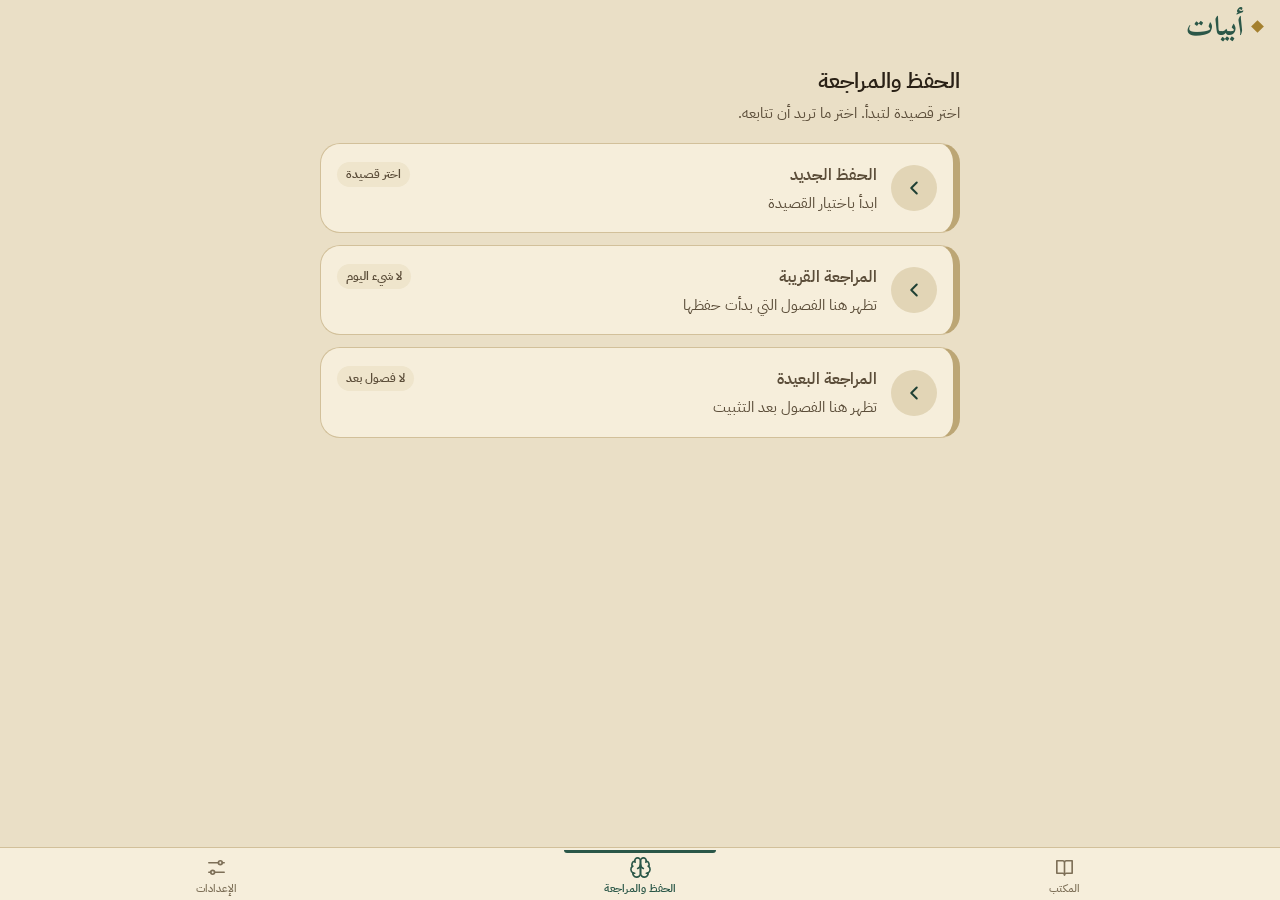
==== index.html @ a3f3dd34 "Review mode: arrow controls, (i) help sheet, compact header; landscape hides tab bar and scrolls Co-" ====
<!doctype html>
<html lang="ar" dir="rtl">
<head>
  <meta charset="utf-8">
  <meta name="viewport" content="width=device-width, initial-scale=1, viewport-fit=cover">
  <title>أبيات</title>
  <meta name="description" content="أبيات: حفظ القصائد والمتون العربية بالمراجعة المتباعدة">
  <meta name="theme-color" content="#eadfc6">
  <meta name="color-scheme" content="light dark">
  <link rel="manifest" href="manifest.webmanifest">
  <link rel="icon" href="icons/icon.svg" type="image/svg+xml">
  <link rel="apple-touch-icon" href="icons/apple-touch-icon.png">
  <meta name="mobile-web-app-capable" content="yes">
  <meta name="apple-mobile-web-app-capable" content="yes">
  <meta name="apple-mobile-web-app-title" content="أبيات">
  <meta name="apple-mobile-web-app-status-bar-style" content="default">
  <link rel="preload" href="fonts/scheherazade-new-arabic-400-normal.woff2" as="font" type="font/woff2" crossorigin>
  <link rel="preload" href="fonts/ibm-plex-sans-arabic-arabic-400-normal.woff2" as="font" type="font/woff2" crossorigin>
  <script>
    /* يطبّق المظهر واللغة قبل الرسم حتى لا يومض الشاشة */
    try {
      var st = (JSON.parse(localStorage.getItem('abyaat:v1')) || {}).settings || {}, r = document.documentElement;
      var dk = st.theme === 'dark' || (st.theme === 'auto' && window.matchMedia('(prefers-color-scheme: dark)').matches);
      r.dataset.theme = dk ? 'dark' : 'light';
      if (st.lang === 'en') { r.lang = 'en'; r.dir = 'ltr'; }
    } catch (e) {}
  </script>
  <link rel="stylesheet" href="css/styles.css">
</head>
<body>
  <header id="top">
    <h1 class="brand"><span class="brand-mark" aria-hidden="true"></span>أبيات</h1>
    <button id="mode-back" class="back" type="button" data-act="mode-back" hidden><svg class="ic chev" viewBox="0 0 24 24" aria-hidden="true"><path d="M9 6l6 6-6 6"/></svg><span data-i18n="navHome">الحفظ والمراجعة</span></button>
    <div id="top-title" hidden><small></small><b></b></div>
    <button id="info-btn" class="info-btn" type="button" data-act="pager-info" aria-label="كيف تعمل المراجعة؟" data-i18n-aria="infoLabel" hidden><svg viewBox="0 0 24 24" aria-hidden="true"><circle cx="12" cy="12" r="9"/><path d="M12 11v6M12 7.6v.1"/></svg></button>
    <button id="poem-chip" class="chip" type="button" data-tab="lib" hidden></button>
  </header>

  <main id="view" tabindex="-1" aria-live="polite"></main>

  <nav id="tabs" aria-label="التنقل الرئيسي" data-i18n-aria="navLabel">
    <button type="button" data-tab="lib" aria-label="المكتب" data-i18n-aria="navLib">
      <svg viewBox="0 0 24 24" aria-hidden="true"><path d="M4 5h6a2 2 0 0 1 2 2v13a2 2 0 0 0-2-2H4zM20 5h-6a2 2 0 0 0-2 2v13a2 2 0 0 1 2-2h6z"/></svg>
      <span data-i18n="navLib">المكتب</span>
    </button>
    <button type="button" data-tab="home" aria-label="الحفظ والمراجعة" data-i18n-aria="navHome">
      <svg viewBox="0 0 24 24" aria-hidden="true">
        <path d="M12 5a3 3 0 1 0-5.997.125 4 4 0 0 0-2.526 5.77 4 4 0 0 0 .556 6.588A4 4 0 1 0 12 18Z"/>
        <path d="M12 5a3 3 0 1 1 5.997.125 4 4 0 0 1 2.526 5.77 4 4 0 0 1-.556 6.588A4 4 0 1 1 12 18Z"/>
        <path d="M15 13a4.5 4.5 0 0 1-3-4 4.5 4.5 0 0 1-3 4"/>
        <path d="M17.599 6.5a3 3 0 0 0 .399-1.375"/>
        <path d="M6.003 5.125A3 3 0 0 0 6.401 6.5"/>
        <path d="M3.477 10.896a4 4 0 0 1 .585-.396"/>
        <path d="M19.938 10.5a4 4 0 0 1 .585.396"/>
        <path d="M6 18a4 4 0 0 1-1.967-.516"/>
        <path d="M19.967 17.484A4 4 0 0 1 18 18"/>
      </svg>
      <span data-i18n="navHome">الحفظ والمراجعة</span><i class="badge" hidden></i>
    </button>
    <button type="button" data-tab="settings" aria-label="الإعدادات" data-i18n-aria="navSettings">
      <svg viewBox="0 0 24 24" aria-hidden="true"><path d="M4 7h10M18 7h2M4 17h2M10 17h10"/><circle cx="16" cy="7" r="2"/><circle cx="8" cy="17" r="2"/></svg>
      <span data-i18n="navSettings">الإعدادات</span>
    </button>
  </nav>

  <div id="sheet-root"></div>
  <div id="toast" role="status" aria-live="polite"></div>
  <noscript><p style="padding:24px;font-family:sans-serif">يحتاج «أبيات» إلى تفعيل JavaScript. / Abyaat needs JavaScript.</p></noscript>

  <script src="js/util.js"></script>
  <script src="js/i18n.js"></script>
  <script src="js/fsrs.js"></script>
  <script src="js/store.js"></script>
  <script src="js/app.js"></script>
</body>
</html>
---- css/styles.css ----
/* أبيات — رقٌّ بلون البيج، حبرٌ بنّي، وأخضر القبّة الخضراء */
@font-face{font-family:"Scheherazade New";font-weight:400;font-style:normal;font-display:swap;src:url("../fonts/scheherazade-new-arabic-400-normal.woff2") format("woff2")}
@font-face{font-family:"Scheherazade New";font-weight:700;font-style:normal;font-display:swap;src:url("../fonts/scheherazade-new-arabic-700-normal.woff2") format("woff2")}
@font-face{font-family:"Amiri";font-weight:400;font-style:normal;font-display:swap;src:url("../fonts/amiri-arabic-400-normal.woff2") format("woff2")}
@font-face{font-family:"Amiri";font-weight:700;font-style:normal;font-display:swap;src:url("../fonts/amiri-arabic-700-normal.woff2") format("woff2")}
@font-face{font-family:"IBM Plex Sans Arabic";font-weight:400;font-style:normal;font-display:swap;src:url("../fonts/ibm-plex-sans-arabic-arabic-400-normal.woff2") format("woff2")}
@font-face{font-family:"IBM Plex Sans Arabic";font-weight:500;font-style:normal;font-display:swap;src:url("../fonts/ibm-plex-sans-arabic-arabic-500-normal.woff2") format("woff2")}
@font-face{font-family:"IBM Plex Sans Arabic";font-weight:600;font-style:normal;font-display:swap;src:url("../fonts/ibm-plex-sans-arabic-arabic-600-normal.woff2") format("woff2")}
@font-face{font-family:"IBM Plex Sans Arabic";font-weight:400;font-style:normal;font-display:swap;src:url("../fonts/ibm-plex-sans-arabic-latin-400-normal.woff2") format("woff2");unicode-range:U+0000-00FF,U+0131,U+0152-0153,U+02BB-02BC,U+02C6,U+02DA,U+02DC,U+2000-206F,U+20AC,U+2122,U+2212}
@font-face{font-family:"IBM Plex Sans Arabic";font-weight:500;font-style:normal;font-display:swap;src:url("../fonts/ibm-plex-sans-arabic-latin-500-normal.woff2") format("woff2");unicode-range:U+0000-00FF,U+0131,U+0152-0153,U+02BB-02BC,U+02C6,U+02DA,U+02DC,U+2000-206F,U+20AC,U+2122,U+2212}
@font-face{font-family:"IBM Plex Sans Arabic";font-weight:600;font-style:normal;font-display:swap;src:url("../fonts/ibm-plex-sans-arabic-latin-600-normal.woff2") format("woff2");unicode-range:U+0000-00FF,U+0131,U+0152-0153,U+02BB-02BC,U+02C6,U+02DA,U+02DC,U+2000-206F,U+20AC,U+2122,U+2212}

:root{
  --bg:#eadfc6; --bg-2:#e2d5b6; --surface:#f6eedb; --surface-2:#efe5cc;
  --ink:#2a2116; --ink-2:#5b4d39; --ink-3:#7d6f57;
  --line:#d2c09a; --line-2:#bca675;
  --green:#2b5748; --green-2:#1f4034; --green-soft:#d5dfc9;
  --gold:#a4802f; --gold-line:#c2a15f;
  --rust:#8f3f2f; --rust-soft:#ecd2c3;
  --font-ui:"IBM Plex Sans Arabic","Noto Sans Arabic",system-ui,sans-serif;
  --font-poem:"Scheherazade New","Amiri","Noto Naskh Arabic","Traditional Arabic",serif;
  --font-en:"Iowan Old Style","Palatino Linotype",Georgia,serif;
  --nav-h:52px; --top-h:52px;
  --fill:#2b5748; --fill-2:#1f4034; --on-fill:#f7f1e1;
  --gold-soft:#ecdcae; --gold-ink:#6d5416; --rust-ink:#6d2e21; --on-rust:#fff;
  --seg-on:#f6eedb; --toast-bg:#2a2116; --toast-ink:#f6eedb; --knob:#fbf6ea;
  color-scheme:light;
}
:root[data-theme="dark"]{
  --bg:#14110c; --bg-2:#241f16; --surface:#1e1a13; --surface-2:#2a2419; --bg:#231e16; --bg-2:#2f291e; --surface:#2c261b; --surface-2:#383023; --line:#4b4231; --seg-on:#4b4231;
  --ink:#efe6d0; --ink-2:#c6b899; --ink-3:#9f9274;
  --line:#3a3325; --line-2:#5a4e33;
  --green:#8cc4ab; --green-2:#b1dcc7; --green-soft:#233a30;
  --gold:#d6b26a; --gold-line:#8f7642;
  --rust:#d98470; --rust-soft:#3f241d;
  --fill:#3b7560; --fill-2:#2f6250; --on-fill:#f4efe0;
  --gold-soft:#3a3016; --gold-ink:#e6cd85; --rust-ink:#efb9a9; --on-rust:#2a120c;
  --seg-on:#3a3325; --toast-bg:#efe6d0; --toast-ink:#1a160f; --knob:#efe6d0;
  color-scheme:dark; --bg:#2a1f18; --bg-2:#33261d; --surface:#3a2c22; --surface-2:#443428; --ink:#f2e7d5; --ink-2:#d2bfa4; --ink-3:#a8957b; --line:#4f3d2f; --line-2:#6b5541; --green:#b3c493; --green-2:#cddab3; --green-soft:#3d402c; --gold:#dcb46a; --gold-line:#94773f; --rust:#df8c72; --rust-soft:#4a2b22; --fill:#6b7f4e; --fill-2:#586a3f; --gold-soft:#4a3a1d; --gold-ink:#ecd28a; --seg-on:#4f3d2f;
}
*{box-sizing:border-box;-webkit-tap-highlight-color:transparent}
html,body{height:100%;margin:0}
body{
  background:var(--bg);color:var(--ink);font-family:var(--font-ui);font-size:16px;line-height:1.55;
  display:grid;grid-template-rows:auto minmax(0,1fr) auto;height:100vh;height:100dvh;overflow:hidden;
  -webkit-text-size-adjust:100%;
}
button{font:inherit;color:inherit;background:none;border:0;padding:0;cursor:pointer}
button:focus-visible,select:focus-visible,input:focus-visible,[tabindex]:focus-visible{outline:2px solid var(--green);outline-offset:2px;border-radius:6px}
h1,h2,h3,p{margin:0}
.en{font-family:var(--font-en);direction:ltr;text-align:left}

/* ---------- الرأس ---------- */
#top{
  display:flex;align-items:center;justify-content:space-between;gap:12px;
  padding:calc(env(safe-area-inset-top) + 8px) 18px 8px;min-height:var(--top-h);
}
.brand{font-family:var(--font-poem);font-weight:700;font-size:28px;line-height:1;color:var(--green);display:flex;align-items:center;gap:9px;letter-spacing:0}
.brand-mark{width:9px;height:9px;background:var(--gold);transform:rotate(45deg);display:inline-block}
html[dir="ltr"] #top .brand{order:2;flex-direction:row-reverse}
.chip{
  font-size:13px;font-weight:500;color:var(--green-2);background:var(--green-soft);
  padding:5px 12px;border-radius:99px;max-width:55%;overflow:hidden;text-overflow:ellipsis;white-space:nowrap;
}

/* ---------- المحتوى ---------- */
#view{overflow-y:auto;overflow-x:hidden;min-height:0;padding:6px 18px 22px;outline:none;-webkit-overflow-scrolling:touch}
#view.flush{padding:0 14px 10px;display:flex;flex-direction:column}
.page-title{font-size:22px;font-weight:600;margin:6px 0 4px;letter-spacing:0}
.lede{color:var(--ink-2);font-size:15px}
.stack{display:flex;flex-direction:column;gap:14px}
.muted{color:var(--ink-3)}
.small{font-size:13px}
.center{text-align:center}
.grow{flex:1}

/* ---------- أزرار ---------- */
.btn{
  display:inline-flex;align-items:center;justify-content:center;gap:8px;min-height:50px;padding:0 22px;border-radius:12px;
  font-weight:600;font-size:16px;background:var(--fill);color:var(--on-fill);border:1px solid var(--fill-2);
  transition:transform .08s ease,background .15s ease;text-align:center;
}
.btn:active{transform:scale(.985);background:var(--fill-2)}
.btn.block{display:flex;width:100%}
.btn.quiet{background:transparent;color:var(--green-2);border:1.5px solid var(--green)}
.btn.quiet:active{background:var(--green-soft)}
.btn.ghost{background:transparent;color:var(--green-2);border-color:transparent;min-height:44px;padding:0 12px}
.btn.danger{background:transparent;color:var(--rust);border:1.5px solid var(--rust)}
.btn.small{min-height:40px;font-size:14px;padding:0 14px;border-radius:10px}
.btn[disabled]{opacity:.45;pointer-events:none}
.row{display:flex;gap:10px;align-items:center}
.row>*{flex:1}
.row.tight>*{flex:0 0 auto}
.ic{width:20px;height:20px;stroke:currentColor;fill:none;stroke-width:1.8;stroke-linecap:round;stroke-linejoin:round;flex:none}
.chev.mirror{transform:scaleX(-1)}

/* ---------- التبويبات السفلية ---------- */
#tabs{
  direction:rtl;display:grid;grid-template-columns:repeat(3,1fr);background:var(--surface);border-top:1px solid var(--line);
  padding:2px 4px calc(env(safe-area-inset-bottom) + 2px);
}
#tabs button{position:relative;display:flex;flex-direction:column;align-items:center;justify-content:flex-start;gap:3px;padding:6px 2px 3px;color:var(--ink-3);border-radius:10px;min-height:0}
#tabs svg{width:23px;height:23px;stroke:currentColor;fill:none;stroke-width:1.7;stroke-linecap:round;stroke-linejoin:round}
#tabs span{font-size:11px;line-height:1.2;text-align:center;font-weight:500}
#tabs button[aria-current="page"]{color:var(--green)}
#tabs button[aria-current="page"] span{font-weight:600}
#tabs button[aria-current="page"]::before{content:"";position:absolute;top:0;left:32%;right:32%;height:3px;border-radius:0 0 3px 3px;background:var(--green)}
.badge{position:absolute;top:2px;inset-inline-start:calc(50% + 6px);min-width:18px;height:18px;padding:0 5px;border-radius:9px;background:var(--rust);color:var(--on-rust);font-style:normal;font-size:11px;font-weight:600;line-height:18px;text-align:center}

/* ---------- الصفحة المؤطّرة (الحفظ) ---------- */
.fit-box{flex:1;min-height:0;display:flex;align-items:center;justify-content:center;position:relative;overflow:hidden}
.fit-content{width:100%;font-size:var(--fs,26px)}
.folio{
  background:var(--surface);border:1px solid var(--gold-line);outline:1px solid var(--gold-line);outline-offset:-7px;
  border-radius:2px;padding:26px 20px;overflow:visible;
}
.folio::before,.folio::after{content:"";position:absolute;left:50%;width:9px;height:9px;background:var(--bg);border:1px solid var(--gold-line);transform:translateX(-50%) rotate(45deg)}
.folio::before{top:-5px}.folio::after{bottom:-5px}
/* بعض الأبيات لا تتّسع مهما صغُر الخط (شاشة قصيرة، وضع أفقي): يُسمح بالتمرير الرأسي بدل انسكاب النص خارج الصندوق */
.fit-box.folio{overflow-x:hidden;overflow-y:auto}
.bayt{position:relative}
.trans-peek{position:absolute;inset:0;z-index:4;display:flex;flex-direction:column;align-items:center;justify-content:center;gap:.3em;
  background:var(--surface);border-radius:10px;padding:.3em .5em;opacity:0;pointer-events:none;transition:opacity .12s ease}
.trans-peek p{margin:0;font-family:var(--font-ui);font-size:.48em;line-height:1.4;color:var(--ink-2);text-align:center}
.bayt.show-trans{cursor:default}
.bayt.show-trans>*:not(.trans-peek){opacity:0}
.bayt.show-trans .trans-peek{opacity:1}
.bayt:has(.trans-peek){-webkit-touch-callout:none;user-select:none}
.hem{font-family:var(--font-poem);font-size:1em;line-height:1.95;word-spacing:.12em;text-align:center;color:var(--ink)}
.wrap .hem{text-wrap:balance}
.nowrap .hem{white-space:nowrap;line-height:1.85}
.wrap .orn{margin:.45em auto}
.nowrap .orn{height:.7em;margin:.02em auto}
.nowrap .bayt+.bayt{margin-top:.55em}
/* في وضعَي المراجعة: الفاصل الزخرفي بين الأبيات بدل داخل البيت الواحد (انظر nearPager وfarReview) */
.nowrap .bayt+.orn,.nowrap .tapwrap+.orn{height:.7em;margin:.2em auto}
.bayt.no-orn .hem+.hem{margin-top:.2em}
.is-hidden{color:transparent;text-decoration:none;cursor:pointer;user-select:none}
.is-hidden.peek{color:var(--ink);text-decoration:none}
.hint-first{color:var(--ink)}
.orn{position:relative;height:18px;margin:2px auto;width:min(58%,240px)}
.orn::before{content:"";position:absolute;inset:50% 0 auto 0;height:1px;background:linear-gradient(90deg,transparent,var(--gold-line),transparent)}
.orn::after{content:"";position:absolute;left:50%;top:50%;width:.36em;height:.36em;min-width:6px;min-height:6px;background:var(--gold);transform:translate(-50%,-50%) rotate(45deg)}
.bno{font-family:var(--font-ui);font-size:.42em;color:var(--gold);border:1px solid var(--gold-line);border-radius:50%;min-width:1.9em;height:1.9em;display:inline-flex;align-items:center;justify-content:center;line-height:1;flex:none}
/* رقم البيت عنصر مرن بجانب النص، لا فوقه، فلا يتداخل مع نص يتّسع للعرض كله (انظر baytHTML) */
.bayt.has-no{display:flex;align-items:center;gap:.25em}
.bayt.has-no>.lines{flex:1;min-width:0}

.learn-top{display:flex;justify-content:space-between;align-items:center;padding:6px 4px 12px;color:var(--ink-2);font-size:14px}
.dots{display:flex;gap:6px;flex:none;align-items:center}
.learn-top>span:first-child{min-width:0;overflow:hidden;text-overflow:ellipsis;white-space:nowrap}
.learn-top>span:last-child{flex:none;margin-inline-start:10px}
.dots i{width:8px;height:8px;background:var(--line);transform:rotate(45deg)}
.dots i.on{background:var(--gold)}
.dots i.cur{background:var(--green)}
.actions{padding:14px 2px 6px;display:flex;flex-direction:column;gap:10px}
.trans{padding:10px 6px 0;color:var(--ink-2);font-size:14.5px;line-height:1.5}
.trans p+p{margin-top:2px}
.prompt{font-size:14px;color:var(--ink-2);text-align:center;padding:2px 0 0}

/* ---------- الشاشة الرئيسية للحفظ ---------- */
.hero{padding:10px 0 4px}
.hero .kicker{font-size:14px;color:var(--ink-2)}
.hero .title{font-family:var(--font-poem);font-weight:700;font-size:34px;line-height:1.35;color:var(--green-2);margin:2px 0 0}
.hero .sub{font-size:16px;color:var(--ink-2);margin-top:2px}
.bar{height:6px;background:var(--bg-2);border-radius:3px;overflow:hidden}
.bar>i{display:block;height:100%;background:var(--green);border-radius:3px}
.stepper{display:flex;align-items:center;justify-content:space-between;gap:14px;padding:12px 16px;background:var(--surface);border:1px solid var(--line);border-radius:12px}
.stepper .label{font-weight:500}
.stepper .ctl{display:flex;align-items:center;gap:6px}
.stepper button{width:40px;height:40px;border-radius:50%;border:1.5px solid var(--green);color:var(--green-2);font-size:22px;line-height:1;display:flex;align-items:center;justify-content:center}
.stepper button[disabled]{opacity:.35}
.stepper output{min-width:38px;text-align:center;font-weight:600;font-size:20px}
.notice{padding:12px 14px;background:var(--green-soft);color:var(--green-2);border-radius:10px;font-size:14.5px}
.notice.warn{background:var(--rust-soft);color:var(--rust-ink)}

/* ---------- قوائم ---------- */
.list{list-style:none;margin:0;padding:0}
.li{display:flex;align-items:center;gap:12px;padding:14px 2px;border-bottom:1px solid var(--line);width:100%;text-align:start}
.li:last-child{border-bottom:0}
.li .main{flex:1;min-width:0}
.li .t{font-weight:600;font-size:16px;line-height:1.4}
.li .s{font-size:13.5px;color:var(--ink-2);margin-top:1px}
.li .end{flex:none;text-align:end;font-size:13px;color:var(--ink-2)}
.li.dim .t{color:var(--ink-2)}
.pill{display:inline-block;font-size:12.5px;font-weight:500;padding:3px 10px;border-radius:99px;background:var(--surface-2);color:var(--ink-2);white-space:nowrap}
.pill.green{background:var(--green-soft);color:var(--green-2)}
.pill.gold{background:var(--gold-soft);color:var(--gold-ink)}
.pill.rust{background:var(--rust-soft);color:var(--rust-ink)}
.check{width:26px;height:26px;border-radius:50%;background:var(--fill);color:var(--on-fill);display:inline-flex;align-items:center;justify-content:center;flex:none}
.check .ic{width:16px;height:16px;stroke-width:2.4}
.section-h{font-size:13.5px;font-weight:600;color:var(--ink-3);margin:20px 0 2px;letter-spacing:0}
.empty{padding:42px 10px;text-align:center;color:var(--ink-2)}
.empty .glyph{font-family:var(--font-poem);font-size:54px;color:var(--gold-line);line-height:1;margin-bottom:8px}
.empty h2{font-size:18px;color:var(--ink);margin-bottom:4px}
.empty .btn{margin-top:16px}

/* ---------- المكتب ---------- */
.seg{display:flex;padding:3px;background:var(--bg-2);border-radius:11px;gap:2px}
.seg button{flex:1;min-height:38px;border-radius:9px;font-size:14.5px;font-weight:500;color:var(--ink-2);padding:0 8px}
.seg button[aria-pressed="true"]{background:var(--seg-on);color:var(--green-2);font-weight:600;box-shadow:0 1px 2px rgba(0,0,0,.25)}
.book{
  display:flex;align-items:stretch;width:100%;text-align:start;background:var(--surface);border:1px solid var(--line);border-radius:6px;overflow:hidden;
}
.book .spine{width:14px;background:var(--fill);position:relative;flex:none}
.book .spine::after{content:"";position:absolute;inset-inline:0;top:14px;height:1px;background:var(--gold-line);box-shadow:0 5px 0 var(--gold-line),0 -0px 0 var(--gold-line)}
.book .body{padding:14px 16px;flex:1;min-width:0}
.book .name{font-family:var(--font-poem);font-weight:700;font-size:28px;line-height:1.3;color:var(--green-2)}
.book .full{font-family:var(--font-poem);font-size:17px;color:var(--ink-2);line-height:1.4}
.book .meta{font-size:13.5px;color:var(--ink-2);margin-top:6px;display:flex;flex-wrap:wrap;gap:6px 10px;align-items:center}
.back{display:inline-flex;align-items:center;gap:6px;color:var(--green-2);font-weight:500;min-height:40px;padding:0 4px;margin-inline-start:-4px}
.ch-no{font-size:12.5px;color:var(--gold);font-weight:600}
.opt{font-size:12px;color:var(--ink-3);margin-inline-start:6px;font-weight:400}

/* ---------- القراءة ---------- */
.reader-bar{position:sticky;top:0;z-index:5;margin:0 -18px;padding:8px 14px;background:var(--bg);background:color-mix(in srgb,var(--bg) 94%,transparent);backdrop-filter:blur(6px);border-bottom:1px solid var(--line);display:flex;align-items:center;gap:8px}
.reader-bar select{flex:1;min-width:0;font:inherit;font-size:14px;padding:8px 10px;border-radius:9px;border:1px solid var(--line-2);background:var(--surface);color:var(--ink)}
.icon-btn{min-width:42px;height:42px;border-radius:10px;border:1px solid var(--line-2);background:var(--surface);display:inline-flex;align-items:center;justify-content:center;font-weight:600;color:var(--green-2);font-size:15px}
.icon-btn[aria-pressed="true"]{background:var(--fill);color:var(--on-fill);border-color:var(--fill-2)}
.reader-title{text-align:center;padding:26px 0 8px}
.reader-title h2{font-family:var(--font-poem);font-size:36px;font-weight:700;color:var(--green-2);line-height:1.3}
.reader-title p{font-family:var(--font-poem);font-size:18px;color:var(--ink-2)}
.rch{margin:34px 0 10px;text-align:center}
.rch .ch-no{display:block;font-size:13px}
.rch h3{font-family:var(--font-poem);font-size:calc(var(--rs,26px) * .95);font-weight:700;color:var(--green-2);line-height:1.5}
.rbayt{position:relative;padding:14px 0;border-bottom:1px dotted var(--line)}
.rbayt .rno{position:absolute;inset-inline-start:0;top:20px;width:26px;height:26px;border:1px solid var(--gold-line);border-radius:50%;font-size:11.5px;color:var(--gold);display:flex;align-items:center;justify-content:center;font-weight:600}
.rlines{font-family:var(--font-poem);font-size:calc(var(--rs,26px) * .88);line-height:2;word-spacing:.12em;padding-inline-start:36px}
.rlines .rs{text-align:start}
.rlines .re{text-align:end}
.rtrans{margin:4px 36px 2px 0;font-size:14px;color:var(--ink-2);line-height:1.45}
.rtrans p{margin:0}
@media (min-width:680px){
  .rlines{display:grid;grid-template-columns:1fr 1fr;gap:34px}
  .rlines .rs{text-align:end}.rlines .re{text-align:start}
}

/* ---------- ورقة سفلية ---------- */
.scrim{position:fixed;inset:0;background:rgba(42,33,22,.42);z-index:30;animation:fade .18s ease}
.sheet{
  position:fixed;inset-inline:0;bottom:0;z-index:31;background:var(--surface);border-radius:18px 18px 0 0;border-top:1px solid var(--gold-line);
  padding:10px 18px calc(env(safe-area-inset-bottom) + 18px);max-height:86dvh;overflow:auto;animation:rise .22s cubic-bezier(.2,.8,.2,1);max-width:640px;margin-inline:auto;
}
.sheet .grab{width:40px;height:4px;border-radius:2px;background:var(--line-2);margin:0 auto 12px}
.sheet h2{font-size:19px;font-weight:600;line-height:1.4}
.sheet .sub{color:var(--ink-2);font-size:14.5px;margin-top:2px}
.sheet .opts{display:flex;flex-direction:column;gap:9px;margin-top:16px}
.rate{display:flex;align-items:center;justify-content:space-between;gap:10px;width:100%;min-height:58px;padding:8px 16px;border-radius:12px;border:1.5px solid var(--line-2);background:var(--surface);text-align:start}
.rate b{font-weight:600;font-size:17.5px}
.rate small{display:block;color:var(--ink-2);font-size:12.5px;font-weight:400;line-height:1.35}
.rate .when{font-size:13px;color:var(--green-2);font-weight:600;white-space:nowrap}
.rate.suggest{border-color:var(--green);background:var(--green-soft)}
.rate:active{background:var(--green-soft)}
@keyframes fade{from{opacity:0}}
@keyframes rise{from{transform:translateY(30px);opacity:0}}
#toast{position:fixed;inset-inline:16px;bottom:calc(var(--nav-h) + env(safe-area-inset-bottom) + 14px);z-index:40;pointer-events:none;display:flex;justify-content:center}
#toast div{background:var(--toast-bg);color:var(--toast-ink);padding:10px 16px;border-radius:10px;font-size:14.5px;max-width:420px;animation:rise .2s ease}

/* ---------- الإعدادات ---------- */
.set{padding:14px 0;border-bottom:1px solid var(--line)}
.set:last-of-type{border-bottom:0}
.set .lbl{font-weight:600}
.set .desc{font-size:13.5px;color:var(--ink-2);margin:1px 0 10px}
.switch{display:flex;align-items:center;justify-content:space-between;gap:14px;width:100%;text-align:start}
.switch i{width:50px;height:30px;border-radius:15px;background:var(--line-2);position:relative;flex:none;transition:background .15s}
.switch i::after{content:"";position:absolute;top:3px;inset-inline-start:3px;width:24px;height:24px;border-radius:50%;background:var(--knob);box-shadow:0 1px 2px rgba(0,0,0,.3);transition:inset-inline-start .15s}
.switch[aria-checked="true"] i{background:var(--fill)}
.switch[aria-checked="true"] i::after{inset-inline-start:23px}
.about{font-size:13px;color:var(--ink-3);line-height:1.7;padding-top:8px}

@media (prefers-reduced-motion:reduce){*{animation:none!important;transition:none!important}}
@media (min-width:700px){#view{padding-inline:max(18px,calc((100vw - 640px)/2))}#view.flush{padding-inline:max(14px,calc((100vw - 640px)/2))}.reader-bar{margin-inline:calc(-1 * max(18px,calc((100vw - 640px)/2)));padding-inline:max(14px,calc((100vw - 640px)/2))}}

/* ---------- الاختبار: لمس الأبيات الخاطئة ---------- */
.tapwrap{position:relative;padding:.14em .25em;border-radius:8px;border:1.5px solid transparent;cursor:pointer;touch-action:manipulation}
.tapwrap.missed{background:var(--rust-soft);border-color:var(--rust)}
.nowrap .tapwrap+.tapwrap{margin-top:.35em}

/* ---------- زرّا + و − للكشف التدريجي ---------- */
.rc{display:flex;align-items:center;justify-content:space-between;gap:6px}
.rc button{width:46px;height:46px;flex:none;border-radius:50%;border:1.5px solid var(--green);color:var(--green-2);display:flex;align-items:center;justify-content:center;background:var(--surface)}
.rc button:active{background:var(--green-soft)}
.rc button[disabled]{opacity:.3;pointer-events:none}
.rc .arr{width:24px;height:24px;fill:none;stroke:currentColor;stroke-width:2.2;stroke-linecap:round;stroke-linejoin:round}
.rc .arr.flip,.info-ic .arr.flip{transform:scaleX(-1)}
.rc .rc-finish{width:auto;padding:0 16px 0 12px;gap:6px;border-radius:23px;background:var(--fill);border-color:var(--fill-2);color:var(--on-fill);font-weight:600;font-size:15px;white-space:nowrap}
.rc .rc-finish:active{background:var(--fill-2)}
.rc .rc-finish .ic{width:20px;height:20px}
.rc-mid{direction:ltr;unicode-bidi:isolate;flex:1;min-width:0;text-align:center;font-weight:500;color:var(--ink-2);font-size:14px;white-space:nowrap}
.rc-mark{display:inline-block;margin-inline-start:6px;min-width:20px;padding:0 6px;border-radius:10px;background:var(--rust-soft);color:var(--rust-ink);font-style:normal;font-size:12px;font-weight:600;line-height:20px}

/* ---------- لوحة الحفظ والمراجعة ---------- */
.modes{display:flex;flex-direction:column;gap:12px;margin-top:18px}
.mode{display:flex;align-items:center;gap:14px;width:100%;text-align:start;padding:18px 16px;border-radius:20px;background:var(--surface);border:1.5px solid var(--line);border-inline-start:7px solid var(--green);transition:transform .08s ease}
.mode:active{transform:scale(.99)}
.mode-mark{width:46px;height:46px;border-radius:50%;background:var(--bg-2);color:var(--green-2);display:flex;align-items:center;justify-content:center;flex:none}
.mode-mark .ic{width:22px;height:22px;stroke-width:2.2}
.mode-body{flex:1;min-width:0;display:flex;flex-direction:column;gap:5px}
.mode-top{display:flex;align-items:center;justify-content:space-between;gap:6px;flex-wrap:nowrap}
.mode-title{font-weight:600;font-size:15.5px;line-height:1.3;overflow:hidden;text-overflow:ellipsis;white-space:nowrap;min-width:0;flex:1}
.mode-pill{font-size:12px;font-weight:600;padding:3px 9px;border-radius:99px;background:var(--surface-2);color:var(--ink-2);white-space:nowrap;flex:none}
.mode-sub{font-size:14.5px;color:var(--ink-2)}
.mode.todo .mode-pill{background:var(--gold-soft);color:var(--gold-ink)}
.mode.done{background:var(--green-soft);border-color:var(--green)}
.mode.done .mode-mark{background:var(--fill);color:var(--on-fill)}
.mode.done .mode-pill{background:var(--fill);color:var(--on-fill)}
.mode.idle{border-inline-start-color:var(--line-2)}
.mode.idle .mode-title{color:var(--ink-2)}
#mode-back[hidden]{display:none}
#top .back{font-size:16px}
.brand[hidden],.chip[hidden]{display:none}

/* ---------- الواجهة الإنجليزية (LTR): تبقى الأبيات من اليمين ---------- */
html[dir="ltr"] .chev{transform:scaleX(-1)}
html[dir="ltr"] .chev.mirror{transform:none}
html[lang="en"] .hero .title,html[lang="en"] .hero .kicker,html[lang="en"] .book .name,html[lang="en"] .book .full{font-family:var(--font-ui)}
html[lang="en"] .hero .title{font-size:30px;font-weight:600;line-height:1.3}
html[lang="en"] .book .name{font-size:24px;font-weight:600}
html[lang="en"] .book .full{font-size:15px}
html[lang="en"] .page-title{font-size:24px}
.rch-en{font-size:15px;color:var(--ink-2);margin-top:2px}
.reader-title .en{font-size:14px;color:var(--ink-2);margin-top:4px}
.fit-box[dir="rtl"] .hem{direction:rtl}

/* الإخفاء: نقاط متصلة بلا انقطاع، وتلميح الترجمة */
.is-hidden{text-decoration-skip-ink:none;-webkit-text-decoration-skip:none}
.trans-row{display:flex;align-items:flex-start;gap:6px;direction:ltr}
.trans-row.off{justify-content:flex-end}
.trans-row .trans{flex:1;min-width:0;font-size:14.5px;line-height:1.55;padding-top:12px}
.eye{flex:none;width:36px;height:36px;margin-top:8px;display:inline-flex;align-items:center;justify-content:center;background:transparent;border:0;border-radius:50%;color:var(--ink-3);cursor:pointer}
.eye:active{background:var(--green-soft)}
.eye .ic{width:18px;height:18px}

body.reader-on{grid-template-rows:auto minmax(0,1fr)}
body.reader-on #tabs{position:fixed;left:0;right:0;bottom:0;z-index:30;transition:transform .25s ease}
body.reader-on.nav-hide #tabs{transform:translateY(110%)}
body.reader-on #view{padding-bottom:80px}
body.reader-on .reader-bar{transition:transform .25s ease}
body.reader-on.nav-hide .reader-bar{transform:translateY(-110%)}
.stepper .ctl{direction:ltr}

/* ---------- رأس المراجعة المدمج: عودة (يسار) · اسم الفصل (وسط) · معلومات (يمين) ---------- */
#top.pager{direction:ltr;gap:8px;padding-top:calc(env(safe-area-inset-top) + 4px);padding-bottom:4px;min-height:0}
#top.pager #mode-back{order:0;flex:none;margin-inline-start:0;direction:ltr;flex-direction:row}
#top.pager #mode-back .chev,html[dir="ltr"] #top.pager #mode-back .chev{transform:scaleX(-1)}
#top-title{order:1;flex:1;min-width:0;text-align:center;line-height:1.2;display:flex;flex-direction:column;align-items:center}
#top-title[hidden]{display:none}
#top-title small{font-size:11.5px;color:var(--gold);font-weight:600;max-width:100%;overflow:hidden;text-overflow:ellipsis;white-space:nowrap}
#top-title b{font-size:15px;font-weight:600;color:var(--ink);max-width:100%;overflow:hidden;text-overflow:ellipsis;white-space:nowrap}
.info-btn{order:2;flex:none;width:40px;height:40px;border-radius:50%;color:var(--green-2);display:flex;align-items:center;justify-content:center}
.info-btn[hidden]{display:none}
.info-btn svg{width:26px;height:26px;fill:none;stroke:currentColor;stroke-width:1.8;stroke-linecap:round}
.info-list{list-style:none;margin:14px 0 0;padding:0;display:flex;flex-direction:column;gap:12px}
.info-list li{display:flex;align-items:center;gap:12px;font-size:15px;line-height:1.4}
.info-ic{flex:none;width:34px;height:34px;border-radius:50%;border:1.5px solid var(--green);color:var(--green-2);display:flex;align-items:center;justify-content:center}
.info-ic svg{width:20px;height:20px;fill:none;stroke:currentColor;stroke-width:2.2;stroke-linecap:round;stroke-linejoin:round}
/* مساحة أفقية أوسع للنص في صفحة المراجعة */
.fit-box.folio.nowrap{padding:12px 13px}
#view.flush{padding:0 8px 6px}

/* ---------- الوضع الأفقي القصير (هاتف): في المراجعة يُخفى شريط التبويبات، وللصفحة تمرير رأسي بدل تصغير النص ---------- */
@media (orientation:landscape) and (max-height:520px){
  body.pager-on #tabs{display:none}
  .fit-box.folio.nowrap{align-items:flex-start}
  .fit-box.folio.nowrap>.fit-content{margin-block:auto}
}
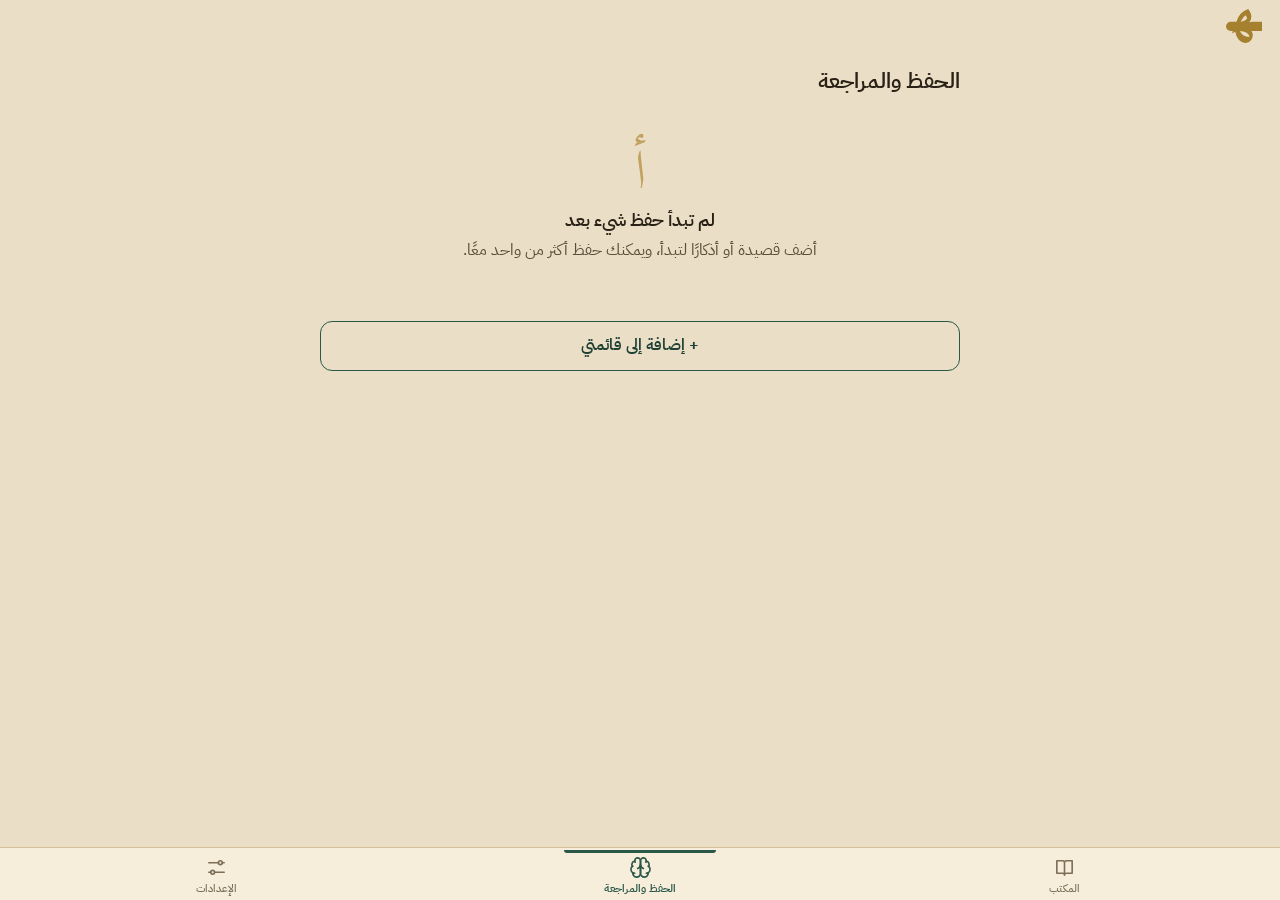
==== commit 16bd2c93: "Rename to Ta'ahud with a Mirza medial-heh logo; multi-poem Memorize list; Adhkar section - App renam" ====
--- a/index.html
+++ b/index.html
@@ -3,8 +3,8 @@
 <head>
   <meta charset="utf-8">
   <meta name="viewport" content="width=device-width, initial-scale=1, viewport-fit=cover">
-  <title>أبيات</title>
-  <meta name="description" content="أبيات: حفظ القصائد والمتون العربية بالمراجعة المتباعدة">
+  <title>تعاهد</title>
+  <meta name="description" content="تعاهد: حفظ القصائد والمتون والأذكار بالمراجعة المتباعدة">
   <meta name="theme-color" content="#eadfc6">
   <meta name="color-scheme" content="light dark">
   <link rel="manifest" href="manifest.webmanifest">
@@ -12,7 +12,7 @@
   <link rel="apple-touch-icon" href="icons/apple-touch-icon.png">
   <meta name="mobile-web-app-capable" content="yes">
   <meta name="apple-mobile-web-app-capable" content="yes">
-  <meta name="apple-mobile-web-app-title" content="أبيات">
+  <meta name="apple-mobile-web-app-title" content="تعاهد">
   <meta name="apple-mobile-web-app-status-bar-style" content="default">
   <link rel="preload" href="fonts/scheherazade-new-arabic-400-normal.woff2" as="font" type="font/woff2" crossorigin>
   <link rel="preload" href="fonts/ibm-plex-sans-arabic-arabic-400-normal.woff2" as="font" type="font/woff2" crossorigin>
@@ -29,8 +29,8 @@
 </head>
 <body>
   <header id="top">
-    <h1 class="brand"><span class="brand-mark" aria-hidden="true"></span>أبيات</h1>
-    <button id="mode-back" class="back" type="button" data-act="mode-back" hidden><svg class="ic chev" viewBox="0 0 24 24" aria-hidden="true"><path d="M9 6l6 6-6 6"/></svg><span data-i18n="navHome">الحفظ والمراجعة</span></button>
+    <h1 class="brand"><svg class="logo" viewBox="0 0 39.9 37.3" role="img" aria-hidden="true"><path fill="var(--gold)" d="M39.9 24.1H27.9Q29.4 26.2 29.4 28.8Q29.4 31.6 27.6 34.1Q25.4 37.3 21.8 37.3Q19.5 37.3 17.3 36.1Q15.1 34.9 13.4 32.8Q10.8 29.4 10.2 25Q8.8 25.6 6.9 26.8L7.4 24.1H5Q2.9 24.1 1.5 22.6Q0 21.1 0 19.1Q0 16.9 1.5 15.5Q3.1 14.1 5 14.1H11.4Q12.8 9 16.1 5.3Q18 3.2 19.9 2.1Q21.7 0.9 24.4 0Q26.1 2.4 27 4.3Q27.8 6.2 27.8 8.1Q27.8 11.6 25.4 14.9Q26.9 14.1 28.9 14.1H39.9ZM21.5 6.9Q19.4 8.6 18.3 10.4Q16.9 12.2 16.2 14.2L18.1 13.5Q20.2 12.7 21.5 12Q23.1 11 23.1 10Q23.1 9.2 21.5 6.9ZM15.4 24Q16.2 27 18.9 28.7Q21.6 30.4 25.8 30.6Q25.2 27.5 22.1 25.9Q19.3 24.4 15.4 24Z"/></svg><span class="sr" data-i18n="appName">تعاهد</span></h1>
+    <button id="mode-back" class="back" type="button" data-act="mode-back" aria-label="الحفظ والمراجعة" data-i18n-aria="navHome" hidden><svg class="ic chev" viewBox="0 0 24 24" aria-hidden="true"><path d="M9 6l6 6-6 6"/></svg><span data-i18n="navHome">الحفظ والمراجعة</span></button>
     <div id="top-title" hidden><small></small><b></b></div>
     <button id="info-btn" class="info-btn" type="button" data-act="pager-info" aria-label="كيف تعمل المراجعة؟" data-i18n-aria="infoLabel" hidden><svg viewBox="0 0 24 24" aria-hidden="true"><circle cx="12" cy="12" r="9"/><path d="M12 11v6M12 7.6v.1"/></svg></button>
     <button id="poem-chip" class="chip" type="button" data-tab="lib" hidden></button>
@@ -65,7 +65,7 @@
 
   <div id="sheet-root"></div>
   <div id="toast" role="status" aria-live="polite"></div>
-  <noscript><p style="padding:24px;font-family:sans-serif">يحتاج «أبيات» إلى تفعيل JavaScript. / Abyaat needs JavaScript.</p></noscript>
+  <noscript><p style="padding:24px;font-family:sans-serif">يحتاج «تعاهد» إلى تفعيل JavaScript. / Ta'āhud needs JavaScript.</p></noscript>
 
   <script src="js/util.js"></script>
   <script src="js/i18n.js"></script>
--- a/css/styles.css
+++ b/css/styles.css
@@ -121,7 +121,7 @@
 .bayt{position:relative}
 .trans-peek{position:absolute;inset:0;z-index:4;display:flex;flex-direction:column;align-items:center;justify-content:center;gap:.3em;
   background:var(--surface);border-radius:10px;padding:.3em .5em;opacity:0;pointer-events:none;transition:opacity .12s ease}
-.trans-peek p{margin:0;font-family:var(--font-ui);font-size:.48em;line-height:1.4;color:var(--ink-2);text-align:center}
+.trans-peek p{margin:0;font-family:var(--font-ui);font-size:max(.5em,13.5px);line-height:1.4;color:var(--ink-2);text-align:center}
 .bayt.show-trans{cursor:default}
 .bayt.show-trans>*:not(.trans-peek){opacity:0}
 .bayt.show-trans .trans-peek{opacity:1}
@@ -341,7 +341,9 @@
 
 /* ---------- رأس المراجعة المدمج: عودة (يسار) · اسم الفصل (وسط) · معلومات (يمين) ---------- */
 #top.pager{direction:ltr;gap:8px;padding-top:calc(env(safe-area-inset-top) + 4px);padding-bottom:4px;min-height:0}
-#top.pager #mode-back{order:0;flex:none;margin-inline-start:0;direction:ltr;flex-direction:row}
+#top.pager #mode-back{order:0;flex:none;width:40px;height:40px;min-height:0;padding:0;justify-content:center;margin-inline-start:0;direction:ltr;flex-direction:row}
+#top.pager #mode-back>span{display:none}
+#top.pager #mode-back .ic{width:26px;height:26px}
 #top.pager #mode-back .chev,html[dir="ltr"] #top.pager #mode-back .chev{transform:scaleX(-1)}
 #top-title{order:1;flex:1;min-width:0;text-align:center;line-height:1.2;display:flex;flex-direction:column;align-items:center}
 #top-title[hidden]{display:none}
@@ -355,12 +357,32 @@
 .info-ic{flex:none;width:34px;height:34px;border-radius:50%;border:1.5px solid var(--green);color:var(--green-2);display:flex;align-items:center;justify-content:center}
 .info-ic svg{width:20px;height:20px;fill:none;stroke:currentColor;stroke-width:2.2;stroke-linecap:round;stroke-linejoin:round}
 /* مساحة أفقية أوسع للنص في صفحة المراجعة */
-.fit-box.folio.nowrap{padding:12px 13px}
+.fit-box.folio.rev{padding:12px 13px}
 #view.flush{padding:0 8px 6px}
 
 /* ---------- الوضع الأفقي القصير (هاتف): في المراجعة يُخفى شريط التبويبات، وللصفحة تمرير رأسي بدل تصغير النص ---------- */
 @media (orientation:landscape) and (max-height:520px){
   body.pager-on #tabs{display:none}
-  .fit-box.folio.nowrap{align-items:flex-start}
-  .fit-box.folio.nowrap>.fit-content{margin-block:auto}
-}
+  .fit-box.folio.rev{align-items:flex-start}
+  .fit-box.folio.rev>.fit-content{margin-block:auto}
+}
+
+.fit-box,.fit-box *{touch-action:manipulation;-webkit-user-select:none;user-select:none;-webkit-touch-callout:none}
+.fit-box.rev{cursor:pointer}
+
+/* ---------- عدد أبيات جلسة الحفظ (أعلى شاشة الحفظ) ---------- */
+.lt-step{display:flex;align-items:center;gap:6px;direction:ltr}
+.lt-step button{width:34px;height:34px;border-radius:50%;border:1.5px solid var(--green);color:var(--green-2);font-size:20px;line-height:1;display:flex;align-items:center;justify-content:center;background:var(--surface)}
+.lt-step button[disabled]{opacity:.3}
+.lt-step output{direction:ltr;unicode-bidi:isolate;min-width:52px;text-align:center;font-weight:600;font-size:15px;color:var(--ink)}
+
+/* ---------- الشعار: «عهد» والهاء مُبرزة ---------- */
+.brand .logo{height:34px;width:auto;color:var(--green);display:block}
+.sr{position:absolute;width:1px;height:1px;overflow:hidden;clip:rect(0 0 0 0);white-space:nowrap}
+
+/* ---------- الأذكار: نصّ متصل بدل شطرين ---------- */
+.dh-meta{display:flex;flex-wrap:wrap;justify-content:center;align-items:center;gap:6px 8px;padding:8px 6px 0;color:var(--ink-2);font-size:13.5px}
+.dh-meta .pill{font-size:12.5px}
+.grp-h{list-style:none;margin:14px 0 2px;padding:0 2px;font-size:12.5px;font-weight:600;color:var(--gold)}
+.rmeta{font-size:12.5px;color:var(--ink-3);margin:2px 0 0;padding-inline-start:36px}
+.rbayt .rs.dh{line-height:2}
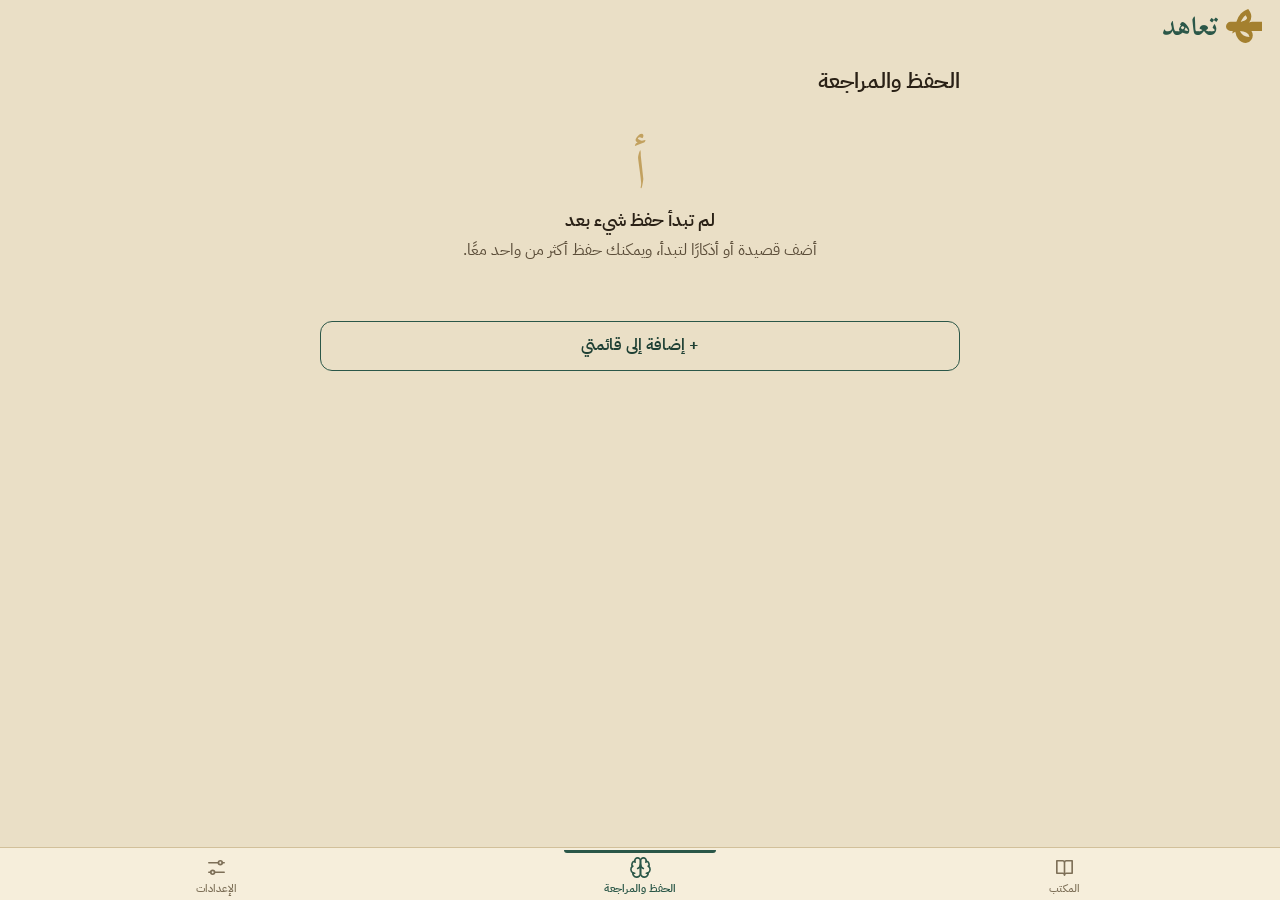
==== commit 35aa7e7d: "Review: show circumstance for adhkar, show-whole-page button, browser-independent text fitting; app " ====
--- a/index.html
+++ b/index.html
@@ -29,7 +29,7 @@
 </head>
 <body>
   <header id="top">
-    <h1 class="brand"><svg class="logo" viewBox="0 0 39.9 37.3" role="img" aria-hidden="true"><path fill="var(--gold)" d="M39.9 24.1H27.9Q29.4 26.2 29.4 28.8Q29.4 31.6 27.6 34.1Q25.4 37.3 21.8 37.3Q19.5 37.3 17.3 36.1Q15.1 34.9 13.4 32.8Q10.8 29.4 10.2 25Q8.8 25.6 6.9 26.8L7.4 24.1H5Q2.9 24.1 1.5 22.6Q0 21.1 0 19.1Q0 16.9 1.5 15.5Q3.1 14.1 5 14.1H11.4Q12.8 9 16.1 5.3Q18 3.2 19.9 2.1Q21.7 0.9 24.4 0Q26.1 2.4 27 4.3Q27.8 6.2 27.8 8.1Q27.8 11.6 25.4 14.9Q26.9 14.1 28.9 14.1H39.9ZM21.5 6.9Q19.4 8.6 18.3 10.4Q16.9 12.2 16.2 14.2L18.1 13.5Q20.2 12.7 21.5 12Q23.1 11 23.1 10Q23.1 9.2 21.5 6.9ZM15.4 24Q16.2 27 18.9 28.7Q21.6 30.4 25.8 30.6Q25.2 27.5 22.1 25.9Q19.3 24.4 15.4 24Z"/></svg><span class="sr" data-i18n="appName">تعاهد</span></h1>
+    <h1 class="brand"><svg class="logo" viewBox="0 0 39.9 37.3" role="img" aria-hidden="true"><path fill="var(--gold)" d="M39.9 24.1H27.9Q29.4 26.2 29.4 28.8Q29.4 31.6 27.6 34.1Q25.4 37.3 21.8 37.3Q19.5 37.3 17.3 36.1Q15.1 34.9 13.4 32.8Q10.8 29.4 10.2 25Q8.8 25.6 6.9 26.8L7.4 24.1H5Q2.9 24.1 1.5 22.6Q0 21.1 0 19.1Q0 16.9 1.5 15.5Q3.1 14.1 5 14.1H11.4Q12.8 9 16.1 5.3Q18 3.2 19.9 2.1Q21.7 0.9 24.4 0Q26.1 2.4 27 4.3Q27.8 6.2 27.8 8.1Q27.8 11.6 25.4 14.9Q26.9 14.1 28.9 14.1H39.9ZM21.5 6.9Q19.4 8.6 18.3 10.4Q16.9 12.2 16.2 14.2L18.1 13.5Q20.2 12.7 21.5 12Q23.1 11 23.1 10Q23.1 9.2 21.5 6.9ZM15.4 24Q16.2 27 18.9 28.7Q21.6 30.4 25.8 30.6Q25.2 27.5 22.1 25.9Q19.3 24.4 15.4 24Z"/></svg><span class="brand-name" data-i18n="appName">تعاهد</span></h1>
     <button id="mode-back" class="back" type="button" data-act="mode-back" aria-label="الحفظ والمراجعة" data-i18n-aria="navHome" hidden><svg class="ic chev" viewBox="0 0 24 24" aria-hidden="true"><path d="M9 6l6 6-6 6"/></svg><span data-i18n="navHome">الحفظ والمراجعة</span></button>
     <div id="top-title" hidden><small></small><b></b></div>
     <button id="info-btn" class="info-btn" type="button" data-act="pager-info" aria-label="كيف تعمل المراجعة؟" data-i18n-aria="infoLabel" hidden><svg viewBox="0 0 24 24" aria-hidden="true"><circle cx="12" cy="12" r="9"/><path d="M12 11v6M12 7.6v.1"/></svg></button>
--- a/css/styles.css
+++ b/css/styles.css
@@ -286,7 +286,11 @@
 .rc .rc-finish{width:auto;padding:0 16px 0 12px;gap:6px;border-radius:23px;background:var(--fill);border-color:var(--fill-2);color:var(--on-fill);font-weight:600;font-size:15px;white-space:nowrap}
 .rc .rc-finish:active{background:var(--fill-2)}
 .rc .rc-finish .ic{width:20px;height:20px}
-.rc-mid{direction:ltr;unicode-bidi:isolate;flex:1;min-width:0;text-align:center;font-weight:500;color:var(--ink-2);font-size:14px;white-space:nowrap}
+.rc-mid{flex:1;min-width:0;display:flex;flex-direction:column;align-items:center;gap:1px;font-weight:500;color:var(--ink-2);font-size:12.5px;white-space:nowrap}
+.rc-cnt{direction:ltr;unicode-bidi:isolate;line-height:1.1}
+.rc .rc-eye{width:34px;height:34px;border-width:1.5px}
+.rc .rc-eye .ic{width:18px;height:18px}
+.rc .rc-eye[aria-pressed="true"]{background:var(--green-soft)}
 .rc-mark{display:inline-block;margin-inline-start:6px;min-width:20px;padding:0 6px;border-radius:10px;background:var(--rust-soft);color:var(--rust-ink);font-style:normal;font-size:12px;font-weight:600;line-height:20px}
 
 /* ---------- لوحة الحفظ والمراجعة ---------- */
@@ -386,3 +390,13 @@
 .grp-h{list-style:none;margin:14px 0 2px;padding:0 2px;font-size:12.5px;font-weight:600;color:var(--gold)}
 .rmeta{font-size:12.5px;color:var(--ink-3);margin:2px 0 0;padding-inline-start:36px}
 .rbayt .rs.dh{line-height:2}
+
+/* اسم التطبيق بجانب الشعار في الرأس */
+.brand{gap:8px}
+.brand-name{font-family:var(--font-poem);font-weight:700;font-size:27px;line-height:1;color:var(--green);letter-spacing:0}
+html[lang="en"] .brand-name{font-family:var(--font-ui);font-weight:600;font-size:21px}
+html[dir="ltr"] #top .brand{flex-direction:row}
+
+/* ظرف الذكر في المراجعة */
+.dh-when{font-family:var(--font-ui);font-size:.5em;font-weight:600;line-height:1.3;color:var(--gold);text-align:center;margin:.35em 0 .1em}
+.dh-when:first-child{margin-top:0}
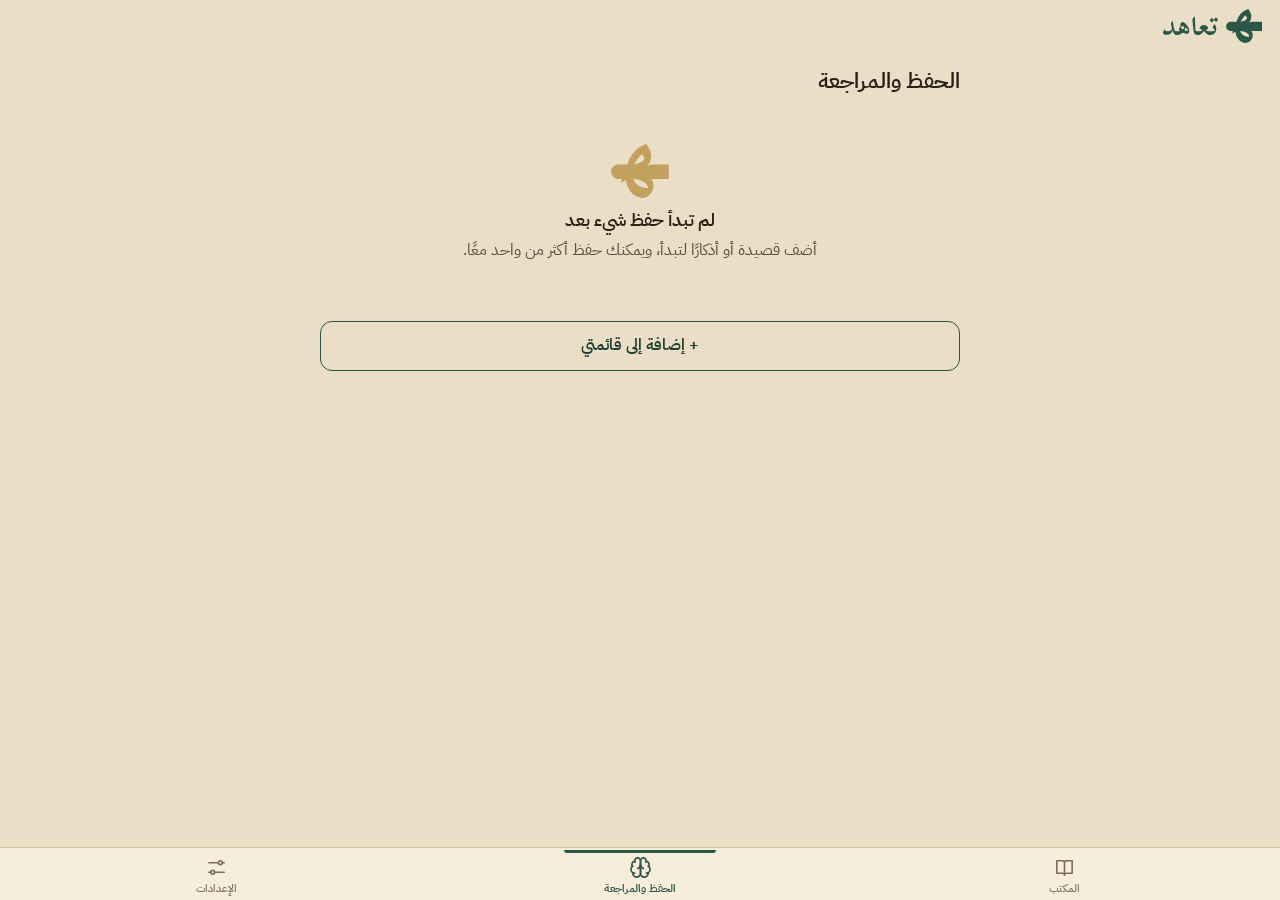
==== commit 212979db: "Logo: dark icon is the default; light and dark variants; adaptive favicon; theme-following header ma" ====
--- a/index.html
+++ b/index.html
@@ -29,7 +29,7 @@
 </head>
 <body>
   <header id="top">
-    <h1 class="brand"><svg class="logo" viewBox="0 0 39.9 37.3" role="img" aria-hidden="true"><path fill="var(--gold)" d="M39.9 24.1H27.9Q29.4 26.2 29.4 28.8Q29.4 31.6 27.6 34.1Q25.4 37.3 21.8 37.3Q19.5 37.3 17.3 36.1Q15.1 34.9 13.4 32.8Q10.8 29.4 10.2 25Q8.8 25.6 6.9 26.8L7.4 24.1H5Q2.9 24.1 1.5 22.6Q0 21.1 0 19.1Q0 16.9 1.5 15.5Q3.1 14.1 5 14.1H11.4Q12.8 9 16.1 5.3Q18 3.2 19.9 2.1Q21.7 0.9 24.4 0Q26.1 2.4 27 4.3Q27.8 6.2 27.8 8.1Q27.8 11.6 25.4 14.9Q26.9 14.1 28.9 14.1H39.9ZM21.5 6.9Q19.4 8.6 18.3 10.4Q16.9 12.2 16.2 14.2L18.1 13.5Q20.2 12.7 21.5 12Q23.1 11 23.1 10Q23.1 9.2 21.5 6.9ZM15.4 24Q16.2 27 18.9 28.7Q21.6 30.4 25.8 30.6Q25.2 27.5 22.1 25.9Q19.3 24.4 15.4 24Z"/></svg><span class="brand-name" data-i18n="appName">تعاهد</span></h1>
+    <h1 class="brand"><svg class="logo" viewBox="0 0 39.9 37.3" role="img" aria-hidden="true"><path fill="currentColor" d="M39.9 24.1H27.9Q29.4 26.2 29.4 28.8Q29.4 31.6 27.6 34.1Q25.4 37.3 21.8 37.3Q19.5 37.3 17.3 36.1Q15.1 34.9 13.4 32.8Q10.8 29.4 10.2 25Q8.8 25.6 6.9 26.8L7.4 24.1H5Q2.9 24.1 1.5 22.6Q0 21.1 0 19.1Q0 16.9 1.5 15.5Q3.1 14.1 5 14.1H11.4Q12.8 9 16.1 5.3Q18 3.2 19.9 2.1Q21.7 0.9 24.4 0Q26.1 2.4 27 4.3Q27.8 6.2 27.8 8.1Q27.8 11.6 25.4 14.9Q26.9 14.1 28.9 14.1H39.9ZM21.5 6.9Q19.4 8.6 18.3 10.4Q16.9 12.2 16.2 14.2L18.1 13.5Q20.2 12.7 21.5 12Q23.1 11 23.1 10Q23.1 9.2 21.5 6.9ZM15.4 24Q16.2 27 18.9 28.7Q21.6 30.4 25.8 30.6Q25.2 27.5 22.1 25.9Q19.3 24.4 15.4 24Z"/></svg><span class="brand-name" data-i18n="appName">تعاهد</span></h1>
     <button id="mode-back" class="back" type="button" data-act="mode-back" aria-label="الحفظ والمراجعة" data-i18n-aria="navHome" hidden><svg class="ic chev" viewBox="0 0 24 24" aria-hidden="true"><path d="M9 6l6 6-6 6"/></svg><span data-i18n="navHome">الحفظ والمراجعة</span></button>
     <div id="top-title" hidden><small></small><b></b></div>
     <button id="info-btn" class="info-btn" type="button" data-act="pager-info" aria-label="كيف تعمل المراجعة؟" data-i18n-aria="infoLabel" hidden><svg viewBox="0 0 24 24" aria-hidden="true"><circle cx="12" cy="12" r="9"/><path d="M12 11v6M12 7.6v.1"/></svg></button>
--- a/css/styles.css
+++ b/css/styles.css
@@ -191,7 +191,8 @@
 .check .ic{width:16px;height:16px;stroke-width:2.4}
 .section-h{font-size:13.5px;font-weight:600;color:var(--ink-3);margin:20px 0 2px;letter-spacing:0}
 .empty{padding:42px 10px;text-align:center;color:var(--ink-2)}
-.empty .glyph{font-family:var(--font-poem);font-size:54px;color:var(--gold-line);line-height:1;margin-bottom:8px}
+.empty .glyph{color:var(--gold-line);line-height:1;margin-bottom:8px;display:flex;justify-content:center}
+.empty .glyph .mark{height:54px;width:auto}
 .empty h2{font-size:18px;color:var(--ink);margin-bottom:4px}
 .empty .btn{margin-top:16px}
 
@@ -400,3 +401,15 @@
 /* ظرف الذكر في المراجعة */
 .dh-when{font-family:var(--font-ui);font-size:.5em;font-weight:600;line-height:1.3;color:var(--gold);text-align:center;margin:.35em 0 .1em}
 .dh-when:first-child{margin-top:0}
+
+/* ---------- حال اليوم في قائمة الحفظ ---------- */
+.book .chips{display:flex;flex-wrap:wrap;gap:6px;margin-top:8px}
+.book .chips .pill{display:inline-flex;align-items:center;gap:5px}
+.book .chips .pill .ic{width:14px;height:14px;stroke-width:2.6}
+.book.is-done{border-color:var(--green);background:linear-gradient(0deg,var(--green-soft),var(--surface))}
+.book.is-done .bar i{background:var(--green)}
+.allclear{display:flex;align-items:center;gap:12px;margin:12px 0 4px;padding:14px 16px;border-radius:14px;background:var(--fill);color:var(--on-fill)}
+.allclear b{font-size:16.5px;font-weight:600}
+.allclear p{margin:2px 0 0;font-size:13.5px;opacity:.88}
+.allclear-ic{flex:none;width:36px;height:36px;border-radius:50%;background:rgba(255,255,255,.18);display:flex;align-items:center;justify-content:center}
+.allclear-ic .ic{width:20px;height:20px;stroke-width:2.6}
